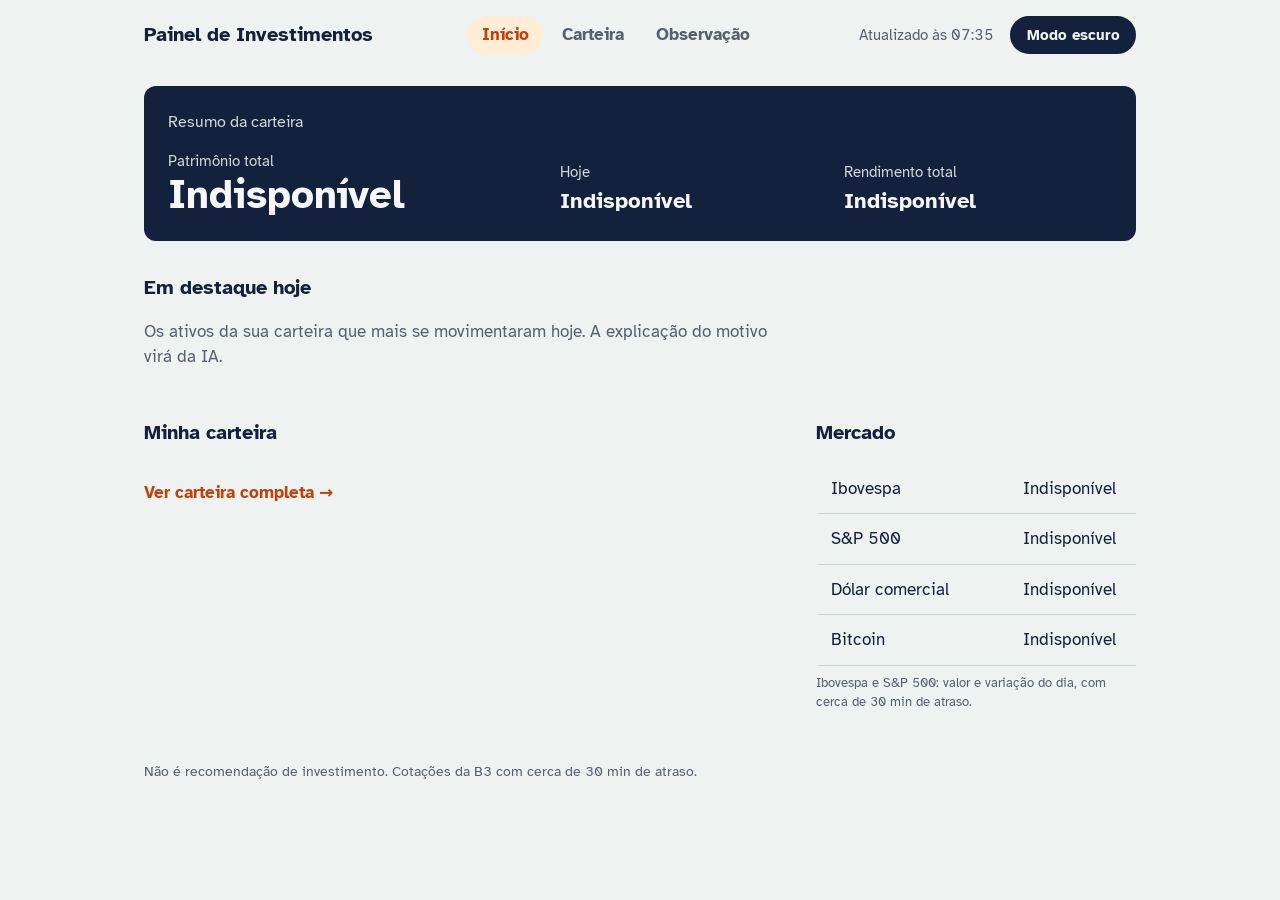
==== index.html @ 63fa2e72 "Mercado: valor do Ibovespa e do S&P 500 em pontos (com ETF como reserva)" ====
<!DOCTYPE html>
<html lang="pt-BR">
<head>
  <meta charset="UTF-8">
  <meta name="viewport" content="width=device-width, initial-scale=1.0">
  <title>Painel de Investimentos</title>
  <link rel="preconnect" href="https://fonts.googleapis.com">
  <link rel="preconnect" href="https://fonts.gstatic.com" crossorigin>
  <link rel="stylesheet" href="https://fonts.googleapis.com/css2?family=Atkinson+Hyperlegible:wght@400;700&display=swap">
  <link rel="stylesheet" href="css/style.css">
  <!-- Carregado no topo de propósito: aplica o tema antes da página aparecer,
       evitando um "piscar" do modo claro quando o escolhido é o escuro -->
  <script src="js/tema.js"></script>
  <!-- defer: roda depois que o HTML carregar. A ordem importa: comum.js primeiro -->
  <script src="js/comum.js" defer></script>
  <script src="js/mercado.js" defer></script>
  <script src="js/inicio.js" defer></script>
</head>
<body>

  <header class="topo">
    <h1>Painel de Investimentos</h1>
    <!-- Menu de navegação: no PC fica no topo; no celular, barra fixa embaixo -->
    <nav class="menu" aria-label="Menu principal">
      <!-- Lista de links: cada <li> é um item do menu -->
      <ul>
        <!-- aria-current="page" marca a página atual (o CSS destaca) -->
        <li><a href="index.html" aria-current="page">Início</a></li>
        <li><a href="carteira.html">Carteira</a></li>
        <!-- Ainda não existe: vai dar erro 404 até criarmos a página -->
        <li><a href="observacao.html">Observação</a></li>
      </ul>
    </nav>
    <div class="topo-acoes">
      <p class="atualizado">Atualizado às <time id="horario-atualizacao">--:--</time></p>
      <button type="button" class="botao-tema" id="botao-tema" aria-pressed="false">
        Modo escuro
      </button>
    </div>
  </header>

  <main>

    <!-- Resumo: o que eu quero ver nos primeiros 5 segundos -->
    <section class="resumo" aria-labelledby="titulo-resumo">
      <h2 id="titulo-resumo">Resumo da carteira</h2>

      <!-- Valores reais: o js/inicio.js calcula a partir da carteira salva no banco -->
      <div class="cartao-resumo">
        <p class="rotulo">Patrimônio total</p>
        <p class="valor" id="resumo-patrimonio">Carregando…</p>
      </div>

      <div class="cartao-resumo">
        <p class="rotulo">Hoje</p>
        <p class="valor" id="resumo-hoje">Carregando…</p>
      </div>

      <div class="cartao-resumo">
        <p class="rotulo">Rendimento total</p>
        <p class="valor" id="resumo-rendimento">Carregando…</p>
      </div>
    </section>

    <!-- Destaques: ativos que mais se movimentaram, com explicação da IA -->
    <section class="destaques" aria-labelledby="titulo-destaques">
      <h2 id="titulo-destaques">Em destaque hoje</h2>
      <p class="descricao">
        Os ativos da sua carteira que mais se movimentaram hoje.
        A explicação do motivo virá da IA.
      </p>

      <!-- Preenchida pelo js/inicio.js: os 3 ativos com maior variação do dia -->
      <ul class="lista-destaques" id="lista-destaques"></ul>
      <p class="descricao" id="destaques-vazio" hidden>Cadastre compras na Carteira para ver seus destaques.</p>
    </section>

    <!-- Carteira: cada ativo que eu tenho -->
    <section class="carteira" aria-labelledby="titulo-carteira">
      <h2 id="titulo-carteira">Minha carteira</h2>

      <!-- Preenchida pelo js/inicio.js: valor atual e variação do dia de cada ativo -->
      <ul class="lista-ativos" id="inicio-carteira"></ul>
      <p class="descricao" id="inicio-carteira-vazia" hidden>Nenhuma compra cadastrada ainda.</p>
      <p><a class="link-carteira" href="carteira.html">Ver carteira completa →</a></p>
    </section>

    <!-- Mercado: termômetro geral -->
    <section class="mercado" aria-labelledby="titulo-mercado">
      <h2 id="titulo-mercado">Mercado</h2>

      <!-- Valores REAIS, preenchidos pelo js/mercado.js (cada <span> tem um id) -->
      <ul class="lista-indicadores">
        <li>
          <span class="indicador-nome">Ibovespa <small id="ibovespa-fonte"></small></span>
          <span class="indicador-dados">
            <span id="ibovespa-valor">Carregando…</span>
            <span id="ibovespa-variacao" class="variacao-pequena"></span>
          </span>
        </li>
        <li>
          <span class="indicador-nome">S&amp;P 500 <small id="sp500-fonte"></small></span>
          <span class="indicador-dados">
            <span id="sp500-valor">Carregando…</span>
            <span id="sp500-variacao" class="variacao-pequena"></span>
          </span>
        </li>
        <li>
          <span class="indicador-nome">Dólar comercial</span>
          <span class="indicador-dados">
            <span id="dolar-valor">Carregando…</span>
            <span id="dolar-variacao" class="variacao-pequena"></span>
          </span>
        </li>
        <li>
          <span class="indicador-nome">Bitcoin</span>
          <span class="indicador-dados">
            <span id="bitcoin-valor">Carregando…</span>
            <span id="bitcoin-variacao" class="variacao-pequena"></span>
          </span>
        </li>
      </ul>
      <p class="nota-mercado">Ibovespa e S&amp;P 500: valor e variação do dia, com cerca de 30 min de atraso.</p>
    </section>

  </main>

  <footer class="rodape">
    <p>Não é recomendação de investimento. Cotações da B3 com cerca de 30 min de atraso.</p>
  </footer>

</body>
</html>
---- css/style.css ----
/* =========================================================
   1. VARIÁVEIS — MODO CLARO (padrão)
   Cores e medidas definidas uma vez só. O modo escuro
   (bloco 1b) só troca os valores destas mesmas variáveis.
   ========================================================= */
:root {
  --fundo: #EEF2F0;          /* papel: cinza-esverdeado claro */
  --superficie: #FFFFFF;     /* fundo dos cartões */
  --tinta: #14213D;          /* texto principal: azul-marinho */
  --tinta-suave: #556070;    /* textos secundários */
  --linha: #C9D3CF;          /* divisórias */

  --bloco-resumo: #14213D;   /* fundo do resumo */
  --texto-resumo: #F4F7F6;

  --alta: #15803D;           /* verde: só para valores positivos */
  --baixa: #C81E1E;          /* vermelho: só para valores negativos */
  --alta-resumo: #6EE7A0;    /* verde e vermelho mais claros, para o fundo escuro do resumo */
  --baixa-resumo: #FCA5A5;

  --laranja: #C2410C;        /* cor de interação: hover, foco, botão */
  --laranja-fundo: #FFEDD5;  /* laranja bem claro, para fundos no hover */
  --botao-tema: #14213D;     /* botão de tema no claro: azul-marinho, como o resumo */

  --fonte: "Atkinson Hyperlegible", system-ui, sans-serif;
  --espaco: 1rem;            /* unidade base de espaçamento */
  --largura-max: 64rem;      /* largura máxima do conteúdo em telas grandes */
  --transicao: 200ms ease;   /* duração das animações de cor */

  color-scheme: light;       /* barras de rolagem e campos no padrão claro */
}

/* =========================================================
   1b. VARIÁVEIS — MODO ESCURO
   Vale em dois casos:
   - o botão escolheu "escuro" (data-tema="escuro" na tag <html>);
   - ninguém escolheu nada e o sistema do aparelho está no escuro.
   ========================================================= */
:root[data-tema="escuro"] {
  --fundo: #000000;
  --superficie: #111418;
  --tinta: #F1F3F5;
  --tinta-suave: #9AA4B2;
  --linha: #2A3038;

  --bloco-resumo: #0F2A5C;   /* azul vivo, que se destaca no preto */
  --texto-resumo: #F1F3F5;

  --alta: #4ADE80;
  --baixa: #F87171;
  --alta-resumo: #6EE7A0;
  --baixa-resumo: #FCA5A5;

  --laranja: #FB923C;        /* laranja mais claro: contraste bom no preto */
  --laranja-fundo: #2A1608;
  --botao-tema: #FB923C;     /* botão de tema no escuro: laranja */

  color-scheme: dark;
}

@media (prefers-color-scheme: dark) {
  :root:not([data-tema="claro"]) {
    --fundo: #000000;
    --superficie: #111418;
    --tinta: #F1F3F5;
    --tinta-suave: #9AA4B2;
    --linha: #2A3038;
    --bloco-resumo: #0F2A5C;
    --texto-resumo: #F1F3F5;
    --alta: #4ADE80;
    --baixa: #F87171;
    --laranja: #FB923C;
    --laranja-fundo: #2A1608;
    --botao-tema: #FB923C;
    color-scheme: dark;
  }
}

/* =========================================================
   2. BASE
   ========================================================= */
* {
  box-sizing: border-box; /* largura passa a incluir padding e borda */
  margin: 0;              /* zera as margens padrão do navegador */
}

body {
  background: var(--fundo);
  color: var(--tinta);
  font-family: var(--fonte);
  font-size: 1.0625rem;   /* 17px: um pouco maior que o padrão, lê melhor */
  line-height: 1.5;
  font-variant-numeric: tabular-nums; /* números com a mesma largura */
  transition: background-color var(--transicao), color var(--transicao);
}

ul {
  list-style: none;
  padding: 0;
}

h2 {
  font-size: 1.25rem;
  margin-bottom: var(--espaco);
}

/* Foco do teclado (tecla Tab): contorno laranja bem visível */
:focus-visible {
  outline: 3px solid var(--laranja);
  outline-offset: 3px;
}

/* =========================================================
   3. LAYOUT (CELULAR PRIMEIRO)
   ========================================================= */
.topo,
main,
.rodape {
  max-width: var(--largura-max);
  margin-inline: auto;
  padding: var(--espaco);
}

.topo {
  display: flex;
  flex-wrap: wrap;
  justify-content: space-between;
  align-items: center;
  gap: calc(var(--espaco) / 2);
}

.topo h1 {
  font-size: 1.25rem;
}

.topo-acoes {
  display: flex;
  align-items: center;
  gap: var(--espaco);
}

.atualizado {
  color: var(--tinta-suave);
  font-size: 0.9375rem;
}

main {
  display: grid;
  gap: calc(var(--espaco) * 2);
}

/* =========================================================
   3a. MENU DE NAVEGAÇÃO
   Celular: barra fixa embaixo, como em apps de banco.
   PC (bloco 10): volta para o topo, ao lado do título.
   ========================================================= */
.menu {
  position: fixed;               /* fica parado na tela, mesmo rolando */
  bottom: 0;
  left: 0;
  right: 0;
  z-index: 10;                   /* fica por cima do conteúdo */
  background: var(--superficie);
  border-top: 1px solid var(--linha);
  padding-bottom: env(safe-area-inset-bottom); /* respeita a "barrinha" do iPhone */
}

.menu ul {
  display: grid;
  grid-template-columns: repeat(3, 1fr); /* três itens do mesmo tamanho */
}

.menu a {
  display: block;
  padding: 0.9rem 0.5rem;        /* área de toque confortável para o dedo */
  text-align: center;
  color: var(--tinta-suave);
  text-decoration: none;         /* tira o sublinhado padrão dos links */
  font-weight: 700;
  border-top: 3px solid transparent;
  transition: color var(--transicao), background-color var(--transicao),
              border-color var(--transicao);
}

.menu a:hover {
  color: var(--laranja);
  background: var(--laranja-fundo);
}

/* Página atual: texto e barra em laranja */
.menu a[aria-current="page"] {
  color: var(--laranja);
  border-top-color: var(--laranja);
}

/* Espaço no fim da página para o conteúdo não ficar escondido atrás da barra */
body {
  padding-bottom: 4.5rem;
}

/* =========================================================
   3b. BOTÃO DE TEMA
   ========================================================= */
.botao-tema {
  font: inherit;               /* botões não herdam a fonte sozinhos */
  font-size: 0.9375rem;
  font-weight: 700;
  color: var(--fundo);             /* texto na cor do fundo da página: contraste */
  background: var(--botao-tema);   /* preenchido com a cor principal */
  border: 2px solid var(--botao-tema);
  border-radius: 999px;        /* formato de pílula */
  padding: 0.35rem 0.9rem;
  cursor: pointer;
  transition: opacity var(--transicao), filter var(--transicao);
}

/* Hover no claro: a mesma cor, mais transparente (80% visível) */
.botao-tema:hover {
  opacity: 0.8;
}

/* Hover no escuro: em vez de transparência (que escureceria no fundo preto),
   o botão "acende" com 15% mais brilho */
:root[data-tema="escuro"] .botao-tema:hover {
  opacity: 1;
  filter: brightness(1.15);
}

@media (prefers-color-scheme: dark) {
  :root:not([data-tema="claro"]) .botao-tema:hover {
    opacity: 1;
    filter: brightness(1.15);
  }
}

/* =========================================================
   4. RESUMO: o destaque da página
   ========================================================= */
.resumo {
  background: var(--bloco-resumo);
  color: var(--texto-resumo);
  border-radius: 0.75rem;
  padding: calc(var(--espaco) * 1.5);
  display: grid;
  gap: var(--espaco);
}

.resumo h2 {
  font-size: 1rem;
  font-weight: 400;
  opacity: 0.85;
  margin-bottom: 0;
}

.cartao-resumo .rotulo {
  font-size: 0.9375rem;
  opacity: 0.85;
}

.cartao-resumo .valor {
  font-size: 1.375rem;
  font-weight: 700;
  white-space: nowrap;
}

.cartao-resumo:first-of-type .valor {
  font-size: 2.5rem;
  line-height: 1.1;
}

.resumo .positivo { color: var(--alta-resumo); }
.resumo .negativo { color: var(--baixa-resumo); }

/* =========================================================
   5. DESTAQUES: ativos que mais se movimentaram + explicação
   ========================================================= */
.destaques .descricao {
  color: var(--tinta-suave);
  max-width: 40rem;
  margin-bottom: var(--espaco);
}

.lista-destaques {
  display: grid;
  gap: var(--espaco);
}

.destaque {
  height: 100%;
  padding: var(--espaco);
  background: var(--superficie);
  border: 2px solid var(--linha);
  border-radius: 0.75rem;
  transition: border-color var(--transicao), transform var(--transicao),
              box-shadow var(--transicao);
}

/* Hover: borda laranja, cartão sobe um pouco e ganha um brilho laranja */
.destaque:hover {
  border-color: var(--laranja);
  transform: translateY(-3px);
  box-shadow: 0 6px 18px -8px var(--laranja);
}

.destaque h3 {
  font-size: 1.25rem;
  transition: color var(--transicao);
}

.destaque:hover h3 {
  color: var(--laranja);
}

.destaque .tipo {
  color: var(--tinta-suave);
  font-size: 0.9375rem;
}

.destaque .variacao {
  font-weight: 700;
  margin-block: 0.5rem var(--espaco);
}

/* A explicação da IA fica num bloco à parte, com barra lateral,
   para ficar claro que é um texto gerado, e não um dado */
.explicacao {
  border-left: 3px solid var(--laranja);
  padding-left: 0.75rem;
}

.explicacao-titulo {
  font-weight: 700;
  font-size: 0.9375rem;
}

/* =========================================================
   6. CARTEIRA: lista no estilo extrato
   ========================================================= */
.ativo {
  display: grid;
  grid-template-columns: 1fr auto;
  gap: 0.25rem var(--espaco);
  padding: var(--espaco) 0.75rem;
  border-bottom: 1px solid var(--linha);
  border-left: 3px solid transparent; /* reserva o espaço da barra do hover */
  transition: background-color var(--transicao), border-color var(--transicao);
}

/* Hover: a linha ganha fundo laranja clarinho e uma barra laranja */
.ativo:hover {
  background: var(--laranja-fundo);
  border-left-color: var(--laranja);
}

.ativo h3 {
  font-size: 1.0625rem;
}

.ativo .tipo {
  grid-row: 2;
  color: var(--tinta-suave);
  font-size: 0.9375rem;
}

.ativo dl {
  grid-column: 2;
  grid-row: 1 / span 2;
  text-align: right;
}

.ativo dt {
  /* Invisível na tela, mas leitores de tela continuam lendo */
  position: absolute;
  width: 1px;
  height: 1px;
  overflow: hidden;
  clip-path: inset(50%);
}

.ativo dd {
  margin: 0;
}

.ativo dd:first-of-type {
  font-weight: 700;
}

/* Link "Ver carteira completa →" no fim da lista da página Início */
.link-carteira {
  display: inline-block;
  margin-top: var(--espaco);
  font-weight: 700;
  color: var(--laranja);
  text-decoration: none;
}

.link-carteira:hover {
  text-decoration: underline;
}

/* =========================================================
   6b. PÁGINA CARTEIRA: lista completa
   ========================================================= */
.pagina-carteira .descricao {
  color: var(--tinta-suave);
  margin-bottom: var(--espaco);
}

.posicao {
  padding: var(--espaco) 0.75rem;
  border-bottom: 1px solid var(--linha);
  border-left: 3px solid transparent;
  transition: background-color var(--transicao), border-color var(--transicao);
}

.posicao:hover {
  background: var(--laranja-fundo);
  border-left-color: var(--laranja);
}

.posicao h3 {
  font-size: 1.125rem;
}

.posicao .tipo {
  color: var(--tinta-suave);
  font-size: 0.9375rem;
}

/* Os quatro números: 2 colunas no celular, 4 no PC (bloco 10) */
.posicao dl {
  display: grid;
  grid-template-columns: repeat(2, 1fr);
  gap: 0.75rem var(--espaco);
  margin-top: 0.75rem;
}

.posicao dt {
  color: var(--tinta-suave);
  font-size: 0.875rem;
}

.posicao dd {
  margin: 0;
  font-weight: 700;
}

/* Histórico de compras: título separado das posições, itens mais compactos */
.titulo-historico {
  margin-top: calc(var(--espaco) * 2);
}

.lista-operacoes .posicao h3 {
  font-size: 1rem;
}

/* Botão Excluir: discreto (contorno), fica vermelho ao passar o mouse ou ao pedir confirmação */
.botao-excluir {
  font: inherit;
  font-size: 0.875rem;
  font-weight: 700;
  color: var(--tinta-suave);
  background: transparent;
  border: 2px solid var(--linha);
  border-radius: 999px;
  padding: 0.3rem 0.85rem;
  margin-top: 0.75rem;
  cursor: pointer;
  transition: color var(--transicao), border-color var(--transicao);
}

.botao-excluir:hover,
.botao-excluir[data-confirmando="sim"] {
  color: var(--baixa);
  border-color: var(--baixa);
}

.botao-excluir:disabled {
  opacity: 0.6;
  cursor: wait;
}

/* =========================================================
   6c. PÁGINA CARTEIRA: formulário de cadastro
   ========================================================= */
.cadastro {
  align-self: start;             /* no PC, o cartão não estica até o fim da lista */
  padding: calc(var(--espaco) * 1.25);
  background: var(--superficie);
  border: 2px solid var(--linha);
  border-radius: 0.75rem;
}

.form-compra {
  display: grid;
  gap: var(--espaco);
}

.campo {
  display: grid;
  gap: 0.35rem;                  /* rótulo em cima, campo embaixo */
}

.campo label {
  font-weight: 700;
  font-size: 0.9375rem;
}

.campo input,
.campo select {
  font: inherit;                 /* campos não herdam a fonte sozinhos */
  color: var(--tinta);
  background: var(--fundo);
  border: 2px solid var(--linha);
  border-radius: 0.5rem;
  padding: 0.6rem 0.75rem;
  transition: border-color var(--transicao);
}

.campo input:hover,
.campo select:hover {
  border-color: var(--tinta-suave);
}

/* Campo em uso: borda laranja (o contorno do :focus-visible some aqui) */
.campo input:focus,
.campo select:focus {
  outline: none;
  border-color: var(--laranja);
}

/* Botão principal: mesmas cores e efeito do botão de tema */
.botao-primario {
  font: inherit;
  font-weight: 700;
  color: var(--fundo);
  background: var(--botao-tema);
  border: none;
  border-radius: 999px;
  padding: 0.75rem 1.25rem;
  cursor: pointer;
  transition: opacity var(--transicao), filter var(--transicao);
}

.botao-primario:hover {
  opacity: 0.8;
}

:root[data-tema="escuro"] .botao-primario:hover {
  opacity: 1;
  filter: brightness(1.15);
}

@media (prefers-color-scheme: dark) {
  :root:not([data-tema="claro"]) .botao-primario:hover {
    opacity: 1;
    filter: brightness(1.15);
  }
}

/* Confirmação do cadastro: só aparece quando tem texto */
.mensagem-cadastro {
  font-weight: 700;
  color: var(--alta);
}

.mensagem-cadastro:empty {
  display: none;               /* vazia (antes do primeiro cadastro): não ocupa espaço */
}

.mensagem-cadastro::before {
  content: "✓ ";
}

/* Mensagem de erro (o JavaScript adiciona a classe "erro"): vermelha e com ✕ */
.mensagem-cadastro.erro {
  color: var(--baixa);
}

.mensagem-cadastro.erro::before {
  content: "✕ ";
}

/* Botão desligado enquanto salva: evita gravar a mesma compra duas vezes */
.botao-primario:disabled {
  opacity: 0.6;
  cursor: wait;
}

/* =========================================================
   7. MERCADO
   ========================================================= */
.lista-indicadores li {
  display: flex;
  justify-content: space-between;
  padding: 0.75rem;
  border-bottom: 1px solid var(--linha);
  border-left: 3px solid transparent;
  transition: background-color var(--transicao), border-color var(--transicao);
}

/* A fonte "(via BOVA11)" fica embaixo do nome */
.indicador-nome small {
  display: block;
  color: var(--tinta-suave);
  font-size: 0.8125rem;
}

/* Valor e variação lado a lado, alinhados à direita */
.indicador-dados {
  display: flex;
  align-items: baseline;
  gap: 0.5rem;
  text-align: right;
  white-space: nowrap;           /* valor e variação nunca quebram de linha */
}

.variacao-pequena {
  font-size: 0.875rem;
}

.nota-mercado {
  color: var(--tinta-suave);
  font-size: 0.8125rem;
  margin-top: 0.5rem;
}

.lista-indicadores li:hover {
  background: var(--laranja-fundo);
  border-left-color: var(--laranja);
}

/* =========================================================
   8. ALTA E BAIXA
   Cor + seta: quem não enxerga bem as cores também entende.
   ========================================================= */
.positivo { color: var(--alta); }
.negativo { color: var(--baixa); }

.positivo::before { content: "▲ "; font-size: 0.75em; }
.negativo::before { content: "▼ "; font-size: 0.75em; }

/* =========================================================
   9. RODAPÉ
   ========================================================= */
.rodape {
  color: var(--tinta-suave);
  font-size: 0.875rem;
  padding-block: calc(var(--espaco) * 2);
}

/* =========================================================
   10. TELAS MÉDIAS (a partir de 720px)
   ========================================================= */
@media (min-width: 45rem) {
  /* Menu volta para o topo, entre o título e o botão de tema */
  .menu {
    position: static;            /* deixa de ser fixo: volta ao fluxo normal */
    background: transparent;
    border-top: none;
    padding-bottom: 0;
  }

  .menu ul {
    display: flex;
    gap: 0.25rem;
  }

  .menu a {
    padding: 0.4rem 0.9rem;
    border-top: none;
    border-radius: 999px;        /* formato de pílula, como o botão de tema */
  }

  .menu a[aria-current="page"] {
    background: var(--laranja-fundo);
  }

  body {
    padding-bottom: 0;           /* sem barra embaixo, não precisa do espaço */
  }

  main {
    grid-template-columns: 2fr 1fr;
  }

  .resumo,
  .destaques {
    grid-column: 1 / -1;
  }

  .lista-destaques {
    grid-template-columns: repeat(3, 1fr);
  }
}

/* =========================================================
   11. TELAS GRANDES (a partir de 960px)
   ========================================================= */
@media (min-width: 60rem) {
  .resumo {
    grid-template-columns: 1.4fr 1fr 1fr;
    align-items: end;
  }

  .resumo h2 {
    grid-column: 1 / -1;
  }

  /* Carteira: os quatro números de cada posição lado a lado */
  .posicao dl {
    grid-template-columns: repeat(4, 1fr);
  }

  /* Posição com rendimento: 6 números em 3 colunas */
  .posicao-resumo dl {
    grid-template-columns: repeat(3, 1fr);
  }
}

/* =========================================================
   12. MENOS MOVIMENTO
   Quem ativou "reduzir movimento" no sistema não vê animações.
   ========================================================= */
@media (prefers-reduced-motion: reduce) {
  * {
    transition: none !important;
  }

  .destaque:hover {
    transform: none;
  }
}
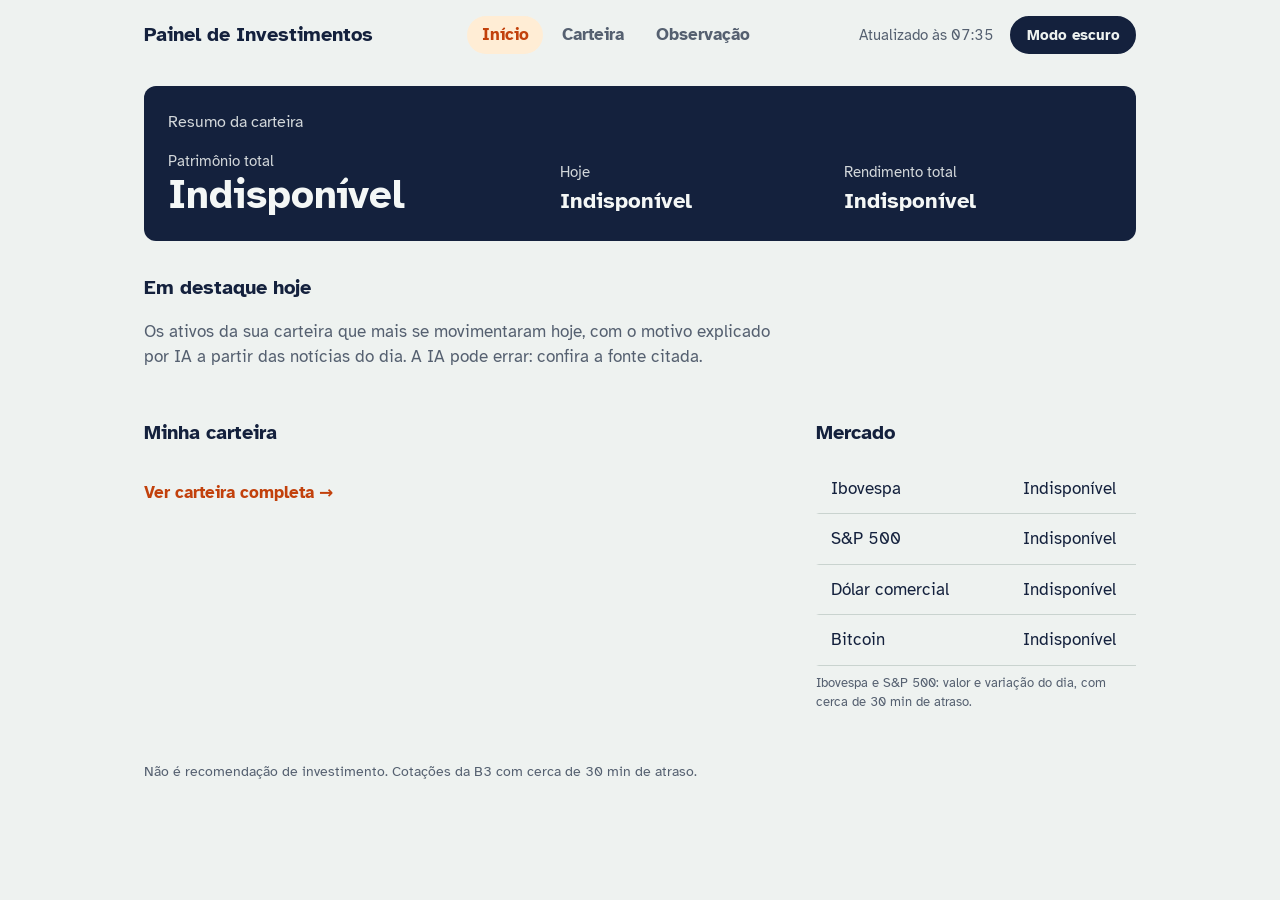
==== commit a0773dc3: "Início: destaques com a explicação da IA (/api/explicacao)" ====
--- a/index.html
+++ b/index.html
@@ -27,7 +27,6 @@
         <!-- aria-current="page" marca a página atual (o CSS destaca) -->
         <li><a href="index.html" aria-current="page">Início</a></li>
         <li><a href="carteira.html">Carteira</a></li>
-        <!-- Ainda não existe: vai dar erro 404 até criarmos a página -->
         <li><a href="observacao.html">Observação</a></li>
       </ul>
     </nav>
@@ -66,8 +65,8 @@
     <section class="destaques" aria-labelledby="titulo-destaques">
       <h2 id="titulo-destaques">Em destaque hoje</h2>
       <p class="descricao">
-        Os ativos da sua carteira que mais se movimentaram hoje.
-        A explicação do motivo virá da IA.
+        Os ativos da sua carteira que mais se movimentaram hoje, com o motivo explicado por IA
+        a partir das notícias do dia. A IA pode errar: confira a fonte citada.
       </p>
 
       <!-- Preenchida pelo js/inicio.js: os 3 ativos com maior variação do dia -->
@@ -83,6 +82,13 @@
       <ul class="lista-ativos" id="inicio-carteira"></ul>
       <p class="descricao" id="inicio-carteira-vazia" hidden>Nenhuma compra cadastrada ainda.</p>
       <p><a class="link-carteira" href="carteira.html">Ver carteira completa →</a></p>
+    </section>
+
+    <!-- Em observação: só aparece se algum ativo da lista estiver marcado "Mostrar no Início" -->
+    <section class="carteira observacao-inicio" id="secao-observacao" aria-labelledby="titulo-observacao-inicio" hidden>
+      <h2 id="titulo-observacao-inicio">Em observação</h2>
+      <ul class="lista-ativos" id="inicio-observacao"></ul>
+      <p><a class="link-carteira" href="observacao.html">Ver lista completa →</a></p>
     </section>
 
     <!-- Mercado: termômetro geral -->
--- a/css/style.css
+++ b/css/style.css
@@ -104,6 +104,11 @@
   margin-bottom: var(--espaco);
 }
 
+/* Atributo hidden sempre esconde, mesmo se outra regra mudar o "display" */
+[hidden] {
+  display: none !important;
+}
+
 /* Foco do teclado (tecla Tab): contorno laranja bem visível */
 :focus-visible {
   outline: 3px solid var(--laranja);
@@ -480,6 +485,33 @@
   cursor: wait;
 }
 
+/* Página Observação: caixa "Mostrar no Início" e botão Remover lado a lado */
+.acoes-item {
+  display: flex;
+  flex-wrap: wrap;
+  align-items: center;
+  gap: 0.5rem var(--espaco);
+  margin-top: 0.75rem;
+}
+
+.acoes-item .botao-excluir {
+  margin-top: 0;
+}
+
+.opcao-inicio {
+  display: inline-flex;
+  align-items: center;
+  gap: 0.4rem;
+  font-size: 0.9375rem;
+  cursor: pointer;
+}
+
+.opcao-inicio input {
+  width: 1.1rem;
+  height: 1.1rem;
+  accent-color: var(--laranja);   /* a marcação da caixa fica laranja */
+}
+
 /* =========================================================
    6c. PÁGINA CARTEIRA: formulário de cadastro
    ========================================================= */
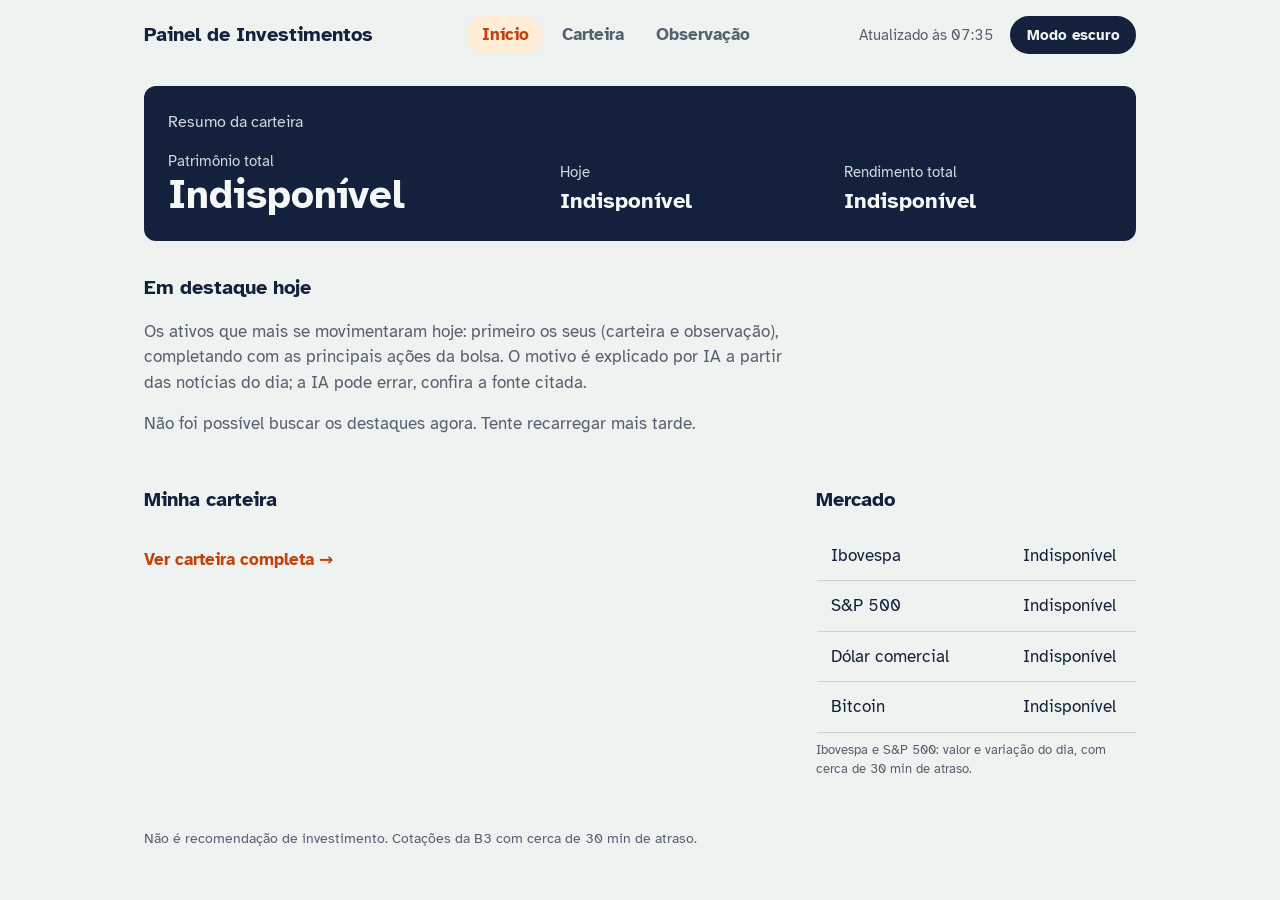
==== commit 4612f195: "Destaques: completa com as principais ações da bolsa quando faltam ativos seus" ====
--- a/index.html
+++ b/index.html
@@ -65,13 +65,14 @@
     <section class="destaques" aria-labelledby="titulo-destaques">
       <h2 id="titulo-destaques">Em destaque hoje</h2>
       <p class="descricao">
-        Os ativos da sua carteira que mais se movimentaram hoje, com o motivo explicado por IA
-        a partir das notícias do dia. A IA pode errar: confira a fonte citada.
+        Os ativos que mais se movimentaram hoje: primeiro os seus (carteira e observação),
+        completando com as principais ações da bolsa. O motivo é explicado por IA a partir
+        das notícias do dia; a IA pode errar, confira a fonte citada.
       </p>
 
-      <!-- Preenchida pelo js/inicio.js: os 3 ativos com maior variação do dia -->
+      <!-- Preenchida pelo js/inicio.js: os 3 ativos com maior variação do dia (seus primeiro, depois a bolsa) -->
       <ul class="lista-destaques" id="lista-destaques"></ul>
-      <p class="descricao" id="destaques-vazio" hidden>Cadastre compras na Carteira para ver seus destaques.</p>
+      <p class="descricao" id="destaques-vazio">Buscando os destaques do dia…</p>
     </section>
 
     <!-- Carteira: cada ativo que eu tenho -->
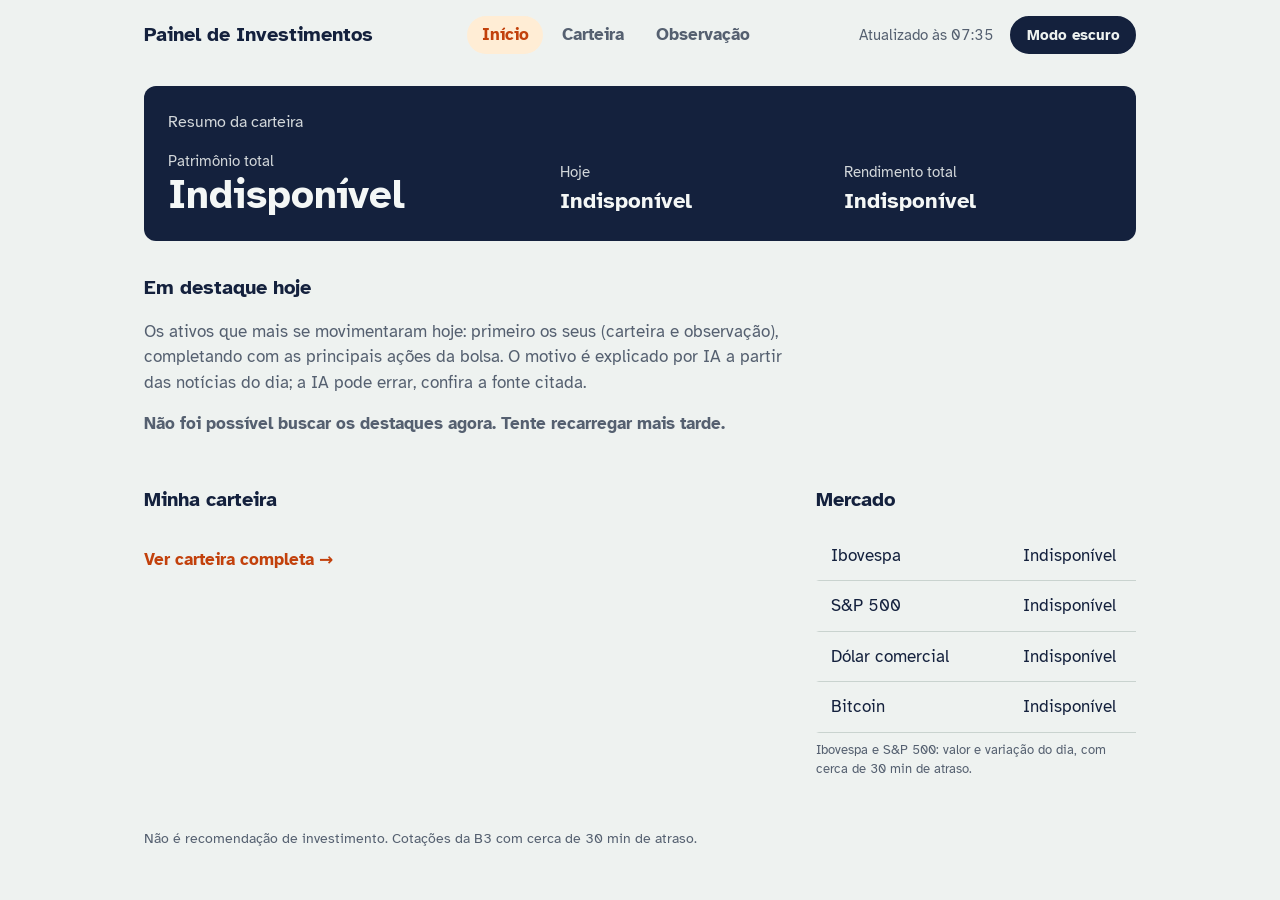
==== commit 76a75977: "Destaques: aparecem juntos depois que a IA termina, com animação de carregamento e nova tentativa" ====
--- a/index.html
+++ b/index.html
@@ -72,7 +72,10 @@
 
       <!-- Preenchida pelo js/inicio.js: os 3 ativos com maior variação do dia (seus primeiro, depois a bolsa) -->
       <ul class="lista-destaques" id="lista-destaques"></ul>
-      <p class="descricao" id="destaques-vazio">Buscando os destaques do dia…</p>
+      <!-- Aparece enquanto as cotações e a IA carregam; os 3 pontinhos piscam em sequência (CSS) -->
+      <p class="descricao carregando" id="destaques-vazio" role="status">
+        Analisando os ativos em destaque hoje<span class="pontinhos" aria-hidden="true"><span>.</span><span>.</span><span>.</span></span>
+      </p>
     </section>
 
     <!-- Carteira: cada ativo que eu tenho -->
--- a/css/style.css
+++ b/css/style.css
@@ -403,6 +403,26 @@
   text-decoration: underline;
 }
 
+/* "Analisando os ativos em destaque hoje..." com os pontinhos aparecendo um de cada vez */
+.carregando {
+  font-weight: 700;
+}
+
+.pontinhos span {
+  animation: pontinho 1.4s infinite;
+  opacity: 0;
+}
+
+/* Cada ponto começa um pouco depois do anterior: 1º, depois 2º, depois 3º */
+.pontinhos span:nth-child(2) { animation-delay: 0.2s; }
+.pontinhos span:nth-child(3) { animation-delay: 0.4s; }
+
+@keyframes pontinho {
+  0%, 15%   { opacity: 0; }   /* escondido */
+  30%, 70%  { opacity: 1; }   /* aparece e fica */
+  100%      { opacity: 0; }   /* some para recomeçar */
+}
+
 /* =========================================================
    6b. PÁGINA CARTEIRA: lista completa
    ========================================================= */
@@ -759,6 +779,12 @@
     transition: none !important;
   }
 
+  /* Sem animação: os três pontos ficam parados e visíveis */
+  .pontinhos span {
+    animation: none;
+    opacity: 1;
+  }
+
   .destaque:hover {
     transform: none;
   }
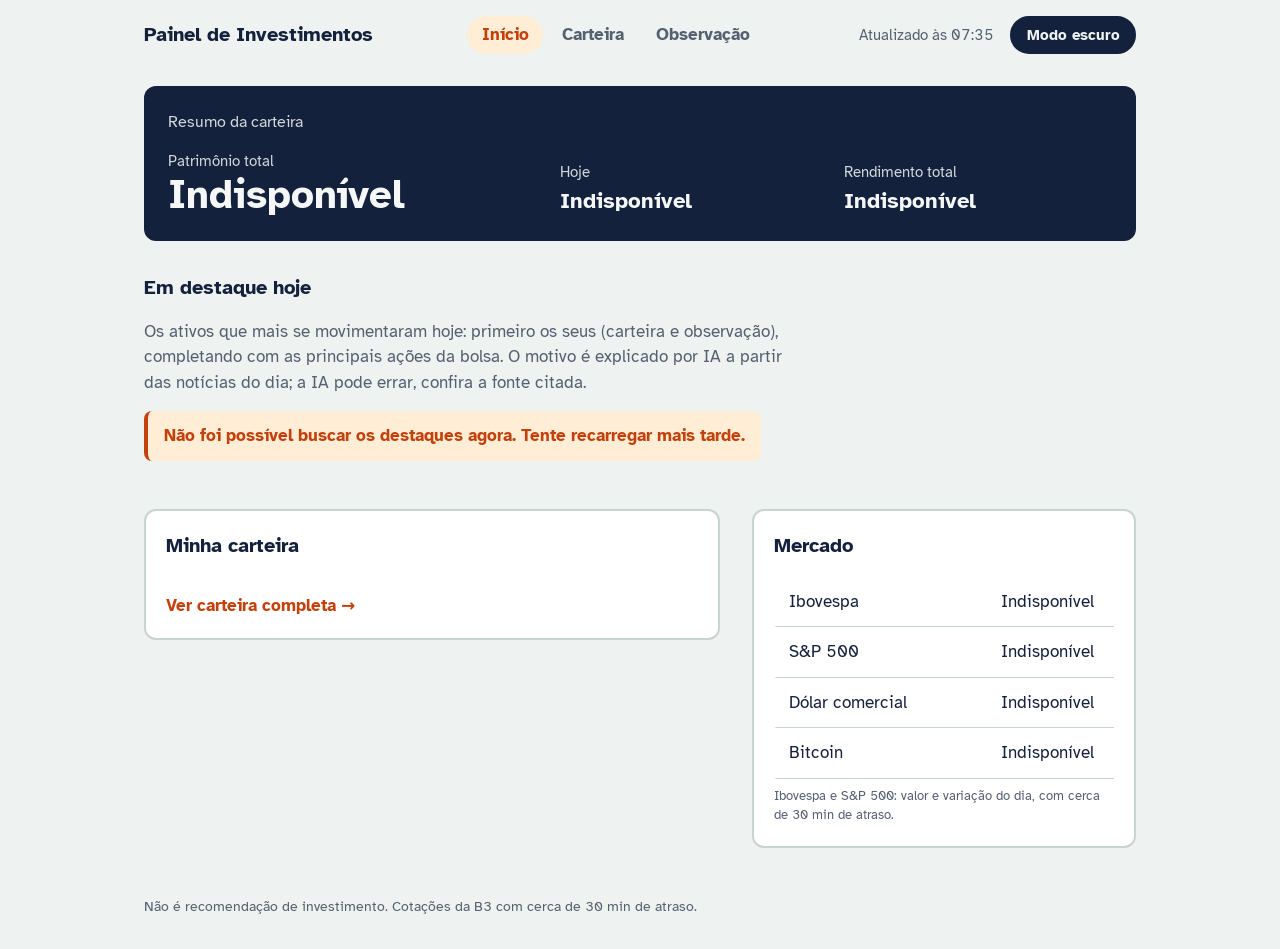
==== commit 5fe75f3b: "Início organizado em cartões (carteira e observação à esquerda, mercado à direita); IA também explic" ====
--- a/index.html
+++ b/index.html
@@ -38,7 +38,8 @@
     </div>
   </header>
 
-  <main>
+  <!-- pagina-inicio: o CSS usa para dar mais espaço à coluna do Mercado -->
+  <main class="pagina-inicio">
 
     <!-- Resumo: o que eu quero ver nos primeiros 5 segundos -->
     <section class="resumo" aria-labelledby="titulo-resumo">
--- a/css/style.css
+++ b/css/style.css
@@ -288,6 +288,7 @@
 .lista-destaques {
   display: grid;
   gap: var(--espaco);
+  align-items: start;   /* cada cartão com a própria altura (sem isso, todos esticam igual ao maior) */
 }
 
 .destaque {
@@ -403,12 +404,46 @@
   text-decoration: underline;
 }
 
+/* Explicação da IA cortada em 3 linhas, com "..." no fim (o JS tira a classe ao clicar em Ler mais) */
+.texto-explicacao.resumida {
+  display: -webkit-box;
+  -webkit-box-orient: vertical;
+  -webkit-line-clamp: 3;
+  line-clamp: 3;
+  overflow: hidden;
+}
+
+/* Botão "Ler mais": parece um link laranja */
+.botao-ler-mais {
+  font: inherit;
+  font-size: 0.875rem;
+  font-weight: 700;
+  color: var(--laranja);
+  background: none;
+  border: none;
+  padding: 0;
+  margin-top: 0.4rem;
+  cursor: pointer;
+}
+
+.botao-ler-mais:hover {
+  text-decoration: underline;
+}
+
 /* "Analisando os ativos em destaque hoje..." com os pontinhos aparecendo um de cada vez */
-.carregando {
-  font-weight: 700;
+/* ".destaques .carregando" (2 classes) vence ".destaques .descricao", que deixava o texto cinza */
+.destaques .carregando {
+  display: inline-block;
+  font-weight: 700;
+  color: var(--laranja);              /* texto laranja, não cinza como as descrições */
+  background: var(--laranja-fundo);   /* fundo laranja clarinho (no escuro, um tom mais fechado) */
+  border-left: 4px solid var(--laranja);
+  border-radius: 0.5rem;
+  padding: 0.75rem 1rem;
 }
 
 .pontinhos span {
+  font-size: 1.25em;                  /* pontinhos um pouco maiores */
   animation: pontinho 1.4s infinite;
   opacity: 0;
 }
@@ -421,6 +456,17 @@
   0%, 15%   { opacity: 0; }   /* escondido */
   30%, 70%  { opacity: 1; }   /* aparece e fica */
   100%      { opacity: 0; }   /* some para recomeçar */
+}
+
+/* Início: Minha carteira, Em observação e Mercado, cada um no seu cartão
+   (mesmo visual do cartão de cadastro), para as seções não ficarem "soltas" na página */
+.carteira,
+.observacao-inicio,
+.mercado {
+  padding: calc(var(--espaco) * 1.25);
+  background: var(--superficie);
+  border: 2px solid var(--linha);
+  border-radius: 0.75rem;
 }
 
 /* =========================================================
@@ -530,6 +576,118 @@
   width: 1.1rem;
   height: 1.1rem;
   accent-color: var(--laranja);   /* a marcação da caixa fica laranja */
+}
+
+/* Botão "Ver gráfico" nos cartões da Carteira e da Observação */
+.botao-grafico {
+  font: inherit;
+  font-size: 0.875rem;
+  font-weight: 700;
+  color: var(--laranja);
+  background: var(--laranja-fundo);
+  border: 2px solid var(--laranja);
+  border-radius: 999px;
+  padding: 0.3rem 0.85rem;
+  margin-top: 0.75rem;
+  cursor: pointer;
+  transition: filter var(--transicao);
+}
+
+.botao-grafico:hover {
+  filter: brightness(1.1);
+}
+
+.acoes-item .botao-grafico {
+  margin-top: 0;
+}
+
+/* Janela do gráfico (<dialog>): abre no centro, por cima de tudo */
+.janela-grafico {
+  margin: auto;                  /* centraliza (o reset do início do CSS zera as margens) */
+  width: min(44rem, calc(100% - 2rem));
+  padding: calc(var(--espaco) * 1.25);
+  color: var(--tinta);
+  background: var(--superficie);
+  border: 2px solid var(--linha);
+  border-radius: 0.75rem;
+}
+
+/* ::backdrop = o fundo atrás da janela, escurecido */
+.janela-grafico::backdrop {
+  background: rgb(0 0 0 / 0.55);
+}
+
+.grafico-topo {
+  display: flex;
+  justify-content: space-between;
+  align-items: start;
+  gap: var(--espaco);
+}
+
+.grafico-topo h2 {
+  margin-bottom: 0.25rem;
+}
+
+.grafico-variacao {
+  font-weight: 700;
+}
+
+.botao-fechar {
+  font: inherit;
+  font-size: 1.1rem;
+  color: var(--tinta-suave);
+  background: none;
+  border: none;
+  cursor: pointer;
+  padding: 0.25rem 0.5rem;
+}
+
+.botao-fechar:hover {
+  color: var(--laranja);
+}
+
+/* Botões de período: o escolhido fica laranja preenchido */
+.grafico-periodos {
+  display: flex;
+  gap: 0.5rem;
+  margin: var(--espaco) 0;
+}
+
+.botao-periodo {
+  font: inherit;
+  font-size: 0.875rem;
+  font-weight: 700;
+  color: var(--tinta-suave);
+  background: transparent;
+  border: 2px solid var(--linha);
+  border-radius: 999px;
+  padding: 0.3rem 0.9rem;
+  cursor: pointer;
+}
+
+.botao-periodo[aria-pressed="true"] {
+  color: var(--fundo);
+  background: var(--laranja);
+  border-color: var(--laranja);
+}
+
+/* Altura fixa: o Chart.js ocupa esse espaço (maintainAspectRatio: false) */
+.grafico-area {
+  position: relative;
+  height: 18rem;
+}
+
+.grafico-status {
+  position: absolute;
+  inset: 0;
+  display: grid;
+  place-items: center;
+  color: var(--tinta-suave);
+  font-weight: 700;
+}
+
+.grafico-status:empty {
+  display: none;
 }
 
 /* =========================================================
@@ -645,6 +803,7 @@
 .lista-indicadores li {
   display: flex;
   justify-content: space-between;
+  gap: var(--espaco);            /* nome e valor nunca encostam */
   padding: 0.75rem;
   border-bottom: 1px solid var(--linha);
   border-left: 3px solid transparent;
@@ -744,6 +903,25 @@
   .lista-destaques {
     grid-template-columns: repeat(3, 1fr);
   }
+
+  /* Página Início, parte de baixo: duas colunas fixas
+     esquerda = Minha carteira e, embaixo dela, Em observação
+     direita  = Mercado (ocupa a altura das duas da esquerda) */
+  .carteira,
+  .observacao-inicio {
+    grid-column: 1;
+  }
+
+  .mercado {
+    grid-column: 2;
+    grid-row: 3 / span 2;
+    align-self: start;
+  }
+
+  /* Na página Início, a coluna da direita é um pouco mais larga (cabe o Mercado sem apertar) */
+  main.pagina-inicio {
+    grid-template-columns: 3fr 2fr;
+  }
 }
 
 /* =========================================================
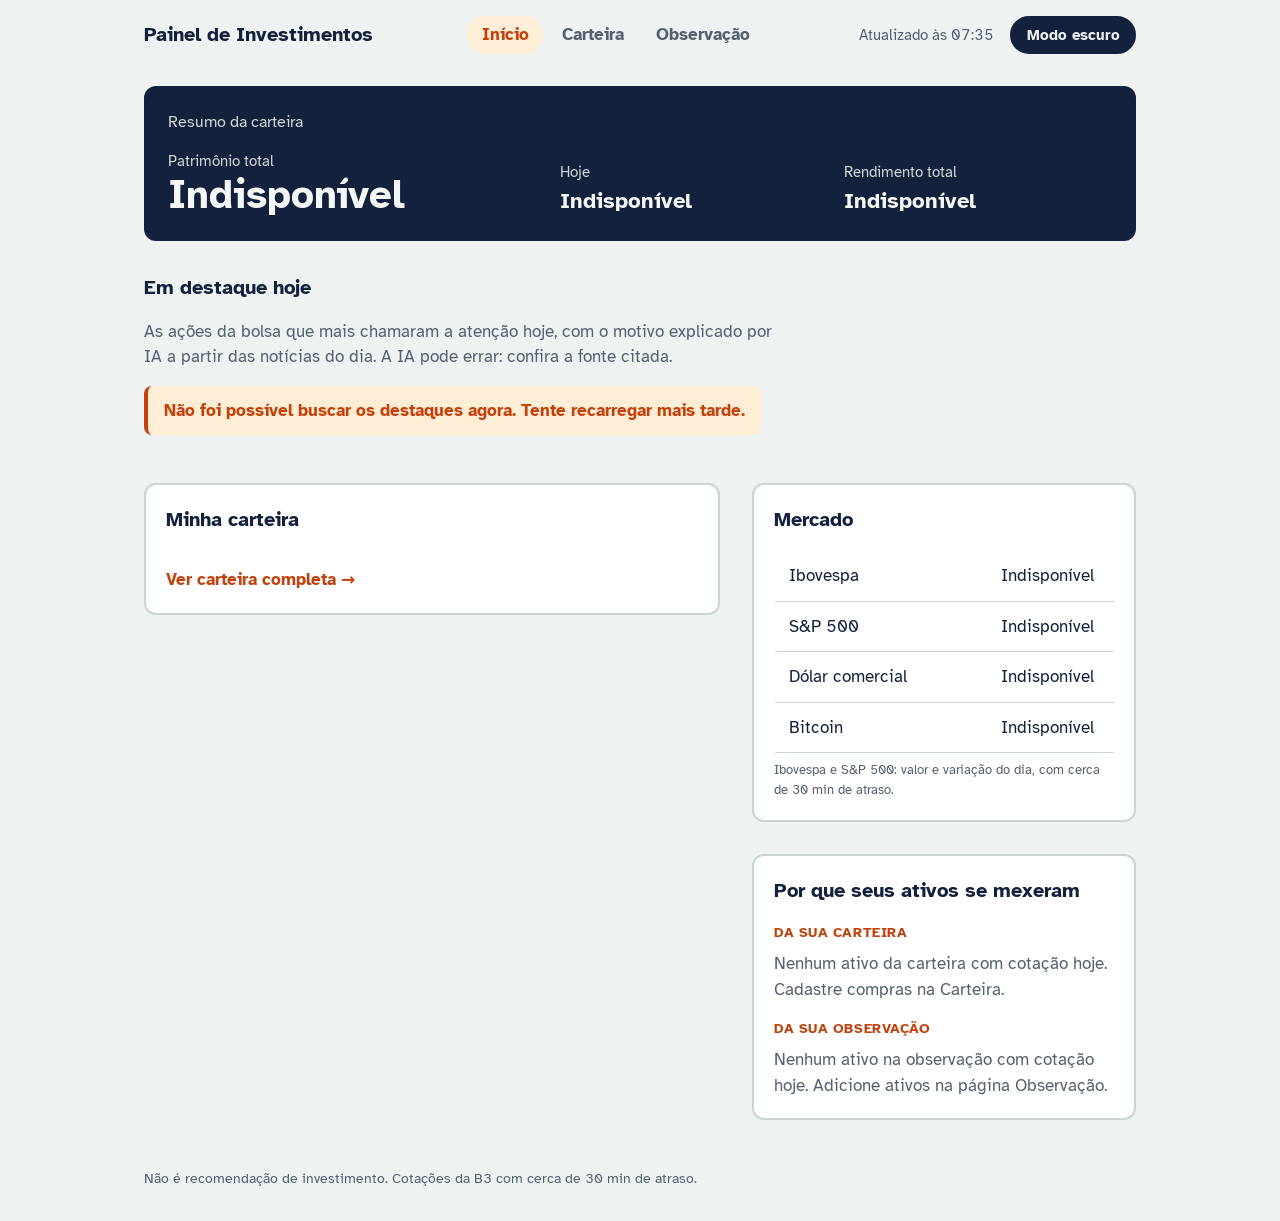
==== commit a7ecd893: "Início: destaques só da bolsa; lateral com a explicação da IA para seus ativos (carteira e observaçã" ====
--- a/index.html
+++ b/index.html
@@ -66,18 +66,20 @@
     <section class="destaques" aria-labelledby="titulo-destaques">
       <h2 id="titulo-destaques">Em destaque hoje</h2>
       <p class="descricao">
-        Os ativos que mais se movimentaram hoje: primeiro os seus (carteira e observação),
-        completando com as principais ações da bolsa. O motivo é explicado por IA a partir
-        das notícias do dia; a IA pode errar, confira a fonte citada.
+        As ações da bolsa que mais chamaram a atenção hoje, com o motivo explicado por IA
+        a partir das notícias do dia. A IA pode errar: confira a fonte citada.
       </p>
 
-      <!-- Preenchida pelo js/inicio.js: os 3 ativos com maior variação do dia (seus primeiro, depois a bolsa) -->
+      <!-- Preenchida pelo js/inicio.js: as 3 maiores altas ou quedas entre as principais ações da bolsa -->
       <ul class="lista-destaques" id="lista-destaques"></ul>
       <!-- Aparece enquanto as cotações e a IA carregam; os 3 pontinhos piscam em sequência (CSS) -->
       <p class="descricao carregando" id="destaques-vazio" role="status">
         Analisando os ativos em destaque hoje<span class="pontinhos" aria-hidden="true"><span>.</span><span>.</span><span>.</span></span>
       </p>
     </section>
+
+    <!-- Coluna principal (esquerda no PC): carteira e observação -->
+    <div class="coluna-principal">
 
     <!-- Carteira: cada ativo que eu tenho -->
     <section class="carteira" aria-labelledby="titulo-carteira">
@@ -95,6 +97,11 @@
       <ul class="lista-ativos" id="inicio-observacao"></ul>
       <p><a class="link-carteira" href="observacao.html">Ver lista completa →</a></p>
     </section>
+
+    </div>
+
+    <!-- Coluna lateral (direita no PC): mercado e o "por que se mexeu" dos SEUS ativos -->
+    <aside class="coluna-lateral">
 
     <!-- Mercado: termômetro geral -->
     <section class="mercado" aria-labelledby="titulo-mercado">
@@ -134,6 +141,21 @@
       <p class="nota-mercado">Ibovespa e S&amp;P 500: valor e variação do dia, com cerca de 30 min de atraso.</p>
     </section>
 
+    <!-- Seus ativos hoje: explicação da IA para até 3 da carteira e até 3 da observação (js/inicio.js) -->
+    <section class="seus-ativos" aria-labelledby="titulo-seus-ativos">
+      <h2 id="titulo-seus-ativos">Por que seus ativos se mexeram</h2>
+
+      <h3 class="subtitulo-seus-ativos">Da sua carteira</h3>
+      <ul class="lista-explicacoes" id="explicacoes-carteira"></ul>
+      <p class="descricao" id="explicacoes-carteira-vazia">Analisando…</p>
+
+      <h3 class="subtitulo-seus-ativos">Da sua observação</h3>
+      <ul class="lista-explicacoes" id="explicacoes-observacao"></ul>
+      <p class="descricao" id="explicacoes-observacao-vazia">Analisando…</p>
+    </section>
+
+    </aside>
+
   </main>
 
   <footer class="rodape">
--- a/css/style.css
+++ b/css/style.css
@@ -460,13 +460,61 @@
 
 /* Início: Minha carteira, Em observação e Mercado, cada um no seu cartão
    (mesmo visual do cartão de cadastro), para as seções não ficarem "soltas" na página */
+/* Colunas da parte de baixo do Início: cada uma empilha os seus cartões.
+   No celular ficam uma embaixo da outra; no PC, lado a lado (bloco 10) */
+.coluna-principal,
+.coluna-lateral {
+  display: grid;
+  gap: calc(var(--espaco) * 2);
+  align-content: start;
+}
+
 .carteira,
 .observacao-inicio,
-.mercado {
+.mercado,
+.seus-ativos {
   padding: calc(var(--espaco) * 1.25);
   background: var(--superficie);
   border: 2px solid var(--linha);
   border-radius: 0.75rem;
+}
+
+/* "Por que seus ativos se mexeram": dois blocos separados (carteira e observação) */
+.subtitulo-seus-ativos {
+  font-size: 0.875rem;
+  text-transform: uppercase;
+  letter-spacing: 0.04em;
+  color: var(--laranja);
+  margin: var(--espaco) 0 0.5rem;
+}
+
+.subtitulo-seus-ativos:first-of-type {
+  margin-top: 0;
+}
+
+.lista-explicacoes li {
+  padding: 0.75rem 0;
+  border-bottom: 1px solid var(--linha);
+}
+
+.lista-explicacoes li:last-child {
+  border-bottom: none;
+}
+
+.explicacao-cabecalho {
+  display: flex;
+  justify-content: space-between;
+  gap: var(--espaco);
+  font-weight: 700;
+  margin-bottom: 0.25rem;
+}
+
+.lista-explicacoes .texto-explicacao {
+  font-size: 0.9375rem;
+}
+
+.seus-ativos .descricao {
+  color: var(--tinta-suave);
 }
 
 /* =========================================================
@@ -904,19 +952,6 @@
     grid-template-columns: repeat(3, 1fr);
   }
 
-  /* Página Início, parte de baixo: duas colunas fixas
-     esquerda = Minha carteira e, embaixo dela, Em observação
-     direita  = Mercado (ocupa a altura das duas da esquerda) */
-  .carteira,
-  .observacao-inicio {
-    grid-column: 1;
-  }
-
-  .mercado {
-    grid-column: 2;
-    grid-row: 3 / span 2;
-    align-self: start;
-  }
 
   /* Na página Início, a coluna da direita é um pouco mais larga (cabe o Mercado sem apertar) */
   main.pagina-inicio {
